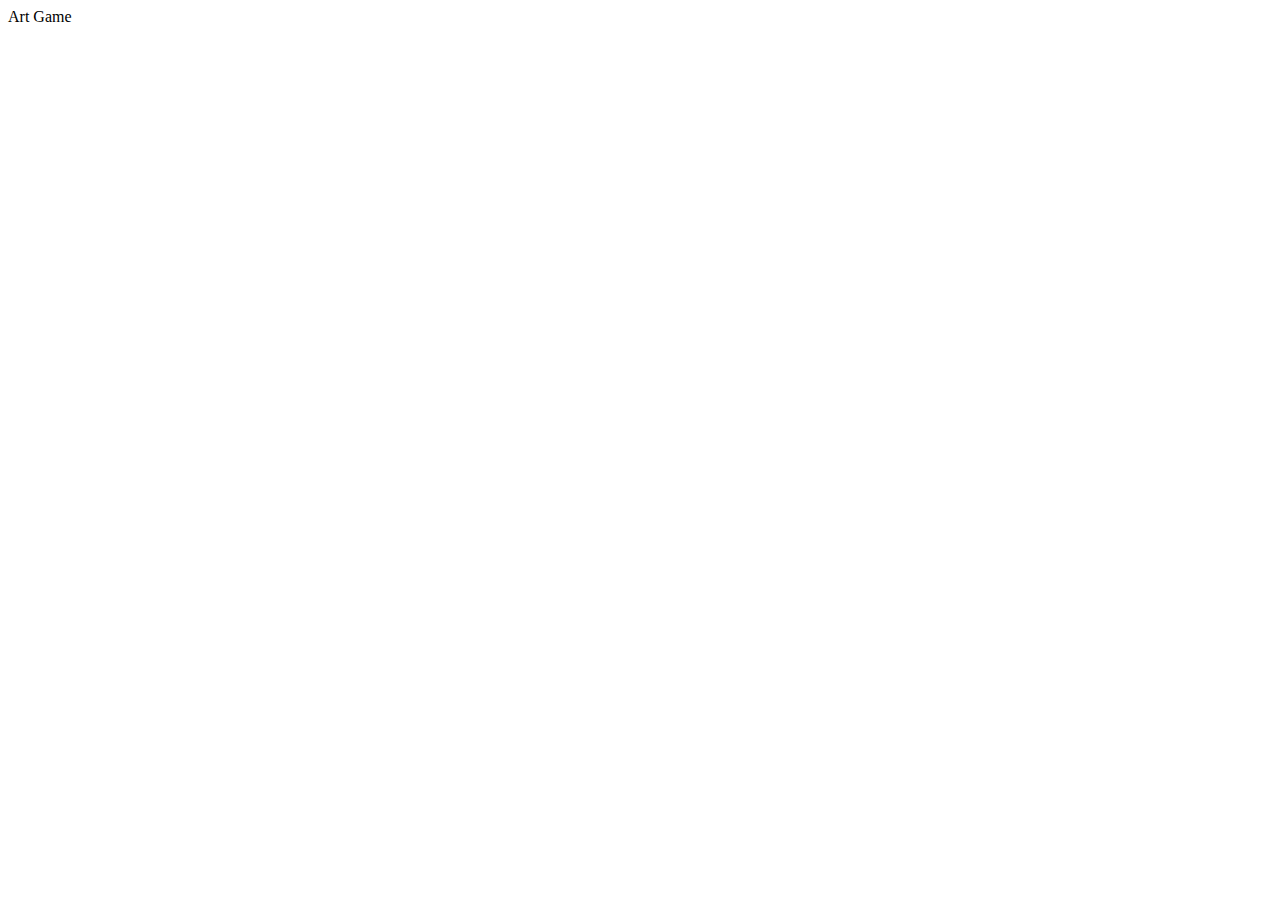
==== art.html @ 6fbfaaf5 "categories links, pages and navigation ready" ====
<!DOCTYPE html>
<html lang="en">
<head>
    <meta charset="UTF-8">
    <meta name="viewport" content="width=device-width, initial-scale=1.0">
    <title>Art Sprint</title>
</head>
<body>
    Art Game
</body>
</html>
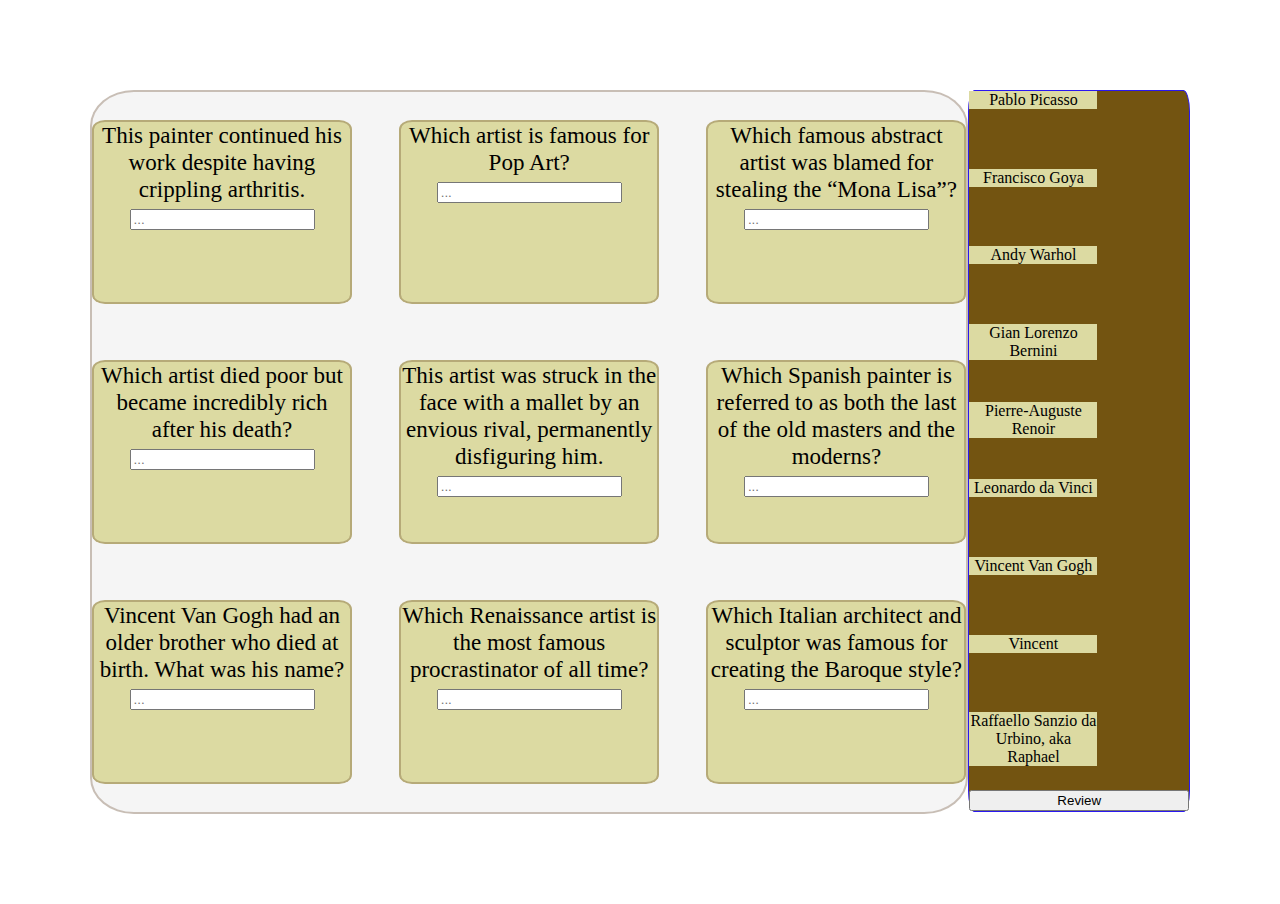
==== commit 4d66f97d: "new categories filled and pathname reassigned" ====
--- a/art.html
+++ b/art.html
@@ -3,9 +3,14 @@
 <head>
     <meta charset="UTF-8">
     <meta name="viewport" content="width=device-width, initial-scale=1.0">
+    <link rel="stylesheet" href="./css/main.css">
     <title>Art Sprint</title>
 </head>
 <body>
-    Art Game
+
+    <div id="board"></div>
+    <div id="possible-answers"></div>
+
+    <script src="./js/main.js"></script>
 </body>
 </html>--- a/css/main.css
+++ b/css/main.css
@@ -0,0 +1,117 @@
+body {
+    margin: 5vh;
+    padding: 5vh;
+    display: flex;
+    flex-direction:row;
+    /* background-image: url("../Images/background-geo.jpeg"); */
+    
+}
+
+#board {
+    background-color: whitesmoke;
+    height: 80vh;
+    width: 70vw;
+    border: solid;
+    border-width: 0.3vh;
+    border-color: rgba(72, 36, 0, 0.259);
+    border-radius: 5%;
+    display: flex;
+    flex-direction: row;
+    flex-wrap: wrap;
+    justify-content: space-between;
+    align-items: center;
+}
+
+.card {
+
+    background-color: rgb(220, 218, 162);
+    text-align: center;
+    font-size: 1.8vw;
+    border: solid;
+    border-width: 0.3vh;
+    border-color: rgba(72, 36, 0, 0.259);
+    border-radius: 5%;
+    
+  }
+
+  #review {
+    text-align: right;
+    display: contents;
+    
+  }
+  
+  #possible-answers {
+
+    background-color: rgb(115, 84, 17);
+    height: 80vh;
+    width: 25vh;
+    border: solid;
+    border-width: 0.1vh;
+    border-color: rgb(42, 23, 240);
+    border-radius: 3%;
+    display: flex;
+    flex-direction: column;
+    justify-content: space-between;
+    
+
+  }
+
+  #results{
+    background-color: #1274ca;
+    color: rgb(5, 5, 5);
+    height: 50vh;
+    width: 50vw;
+    position: fixed;
+    text-align: center;
+    font-size: 4vw;
+    top: 25vh;
+    right: 25vw;
+
+  }
+
+  .answers-box{
+    background-color: rgb(220, 218, 162);;
+    text-align: center;
+  }
+/*********************/
+/******Home Page******/
+/*********************/
+
+  #board1 {
+    background-color: rgb(120, 21, 219);
+    height: 80vh;
+    width: 80vw;
+    border: solid;
+    border-width: 0.3vh;
+    border-color: rgba(72, 36, 0, 0.259);
+    border-radius: 5%;
+    display: flex;
+    flex-direction: row;
+    flex-wrap: wrap;
+    justify-content: space-between;
+    align-items: center;
+    
+}
+
+#home-page{
+    
+        margin: 5vh;
+        padding: 5vw;
+        background-color: #1274ca;
+        background-image: url("httpds://cdn.dribbble.com/users/59947/screenshots/17006879/media/102a4edaac3eda5c7f1fc5d7e21a5b50.jpg?resize=768x576&vertical=center");
+    
+      
+        
+    
+}
+
+.category{
+    background-color: rgb(95, 215, 234);
+    text-align: center;
+    font-size: 1.8vw;
+    font-family: 'Lucida Sans', 'Lucida Sans Regular', 'Lucida Grande', 'Lucida Sans Unicode', Geneva, Verdana, sans-serif;
+    border: solid;
+    border-width: 0.3vh;
+    border-color: rgba(72, 36, 0, 0.259);
+    border-radius: 5%;
+}